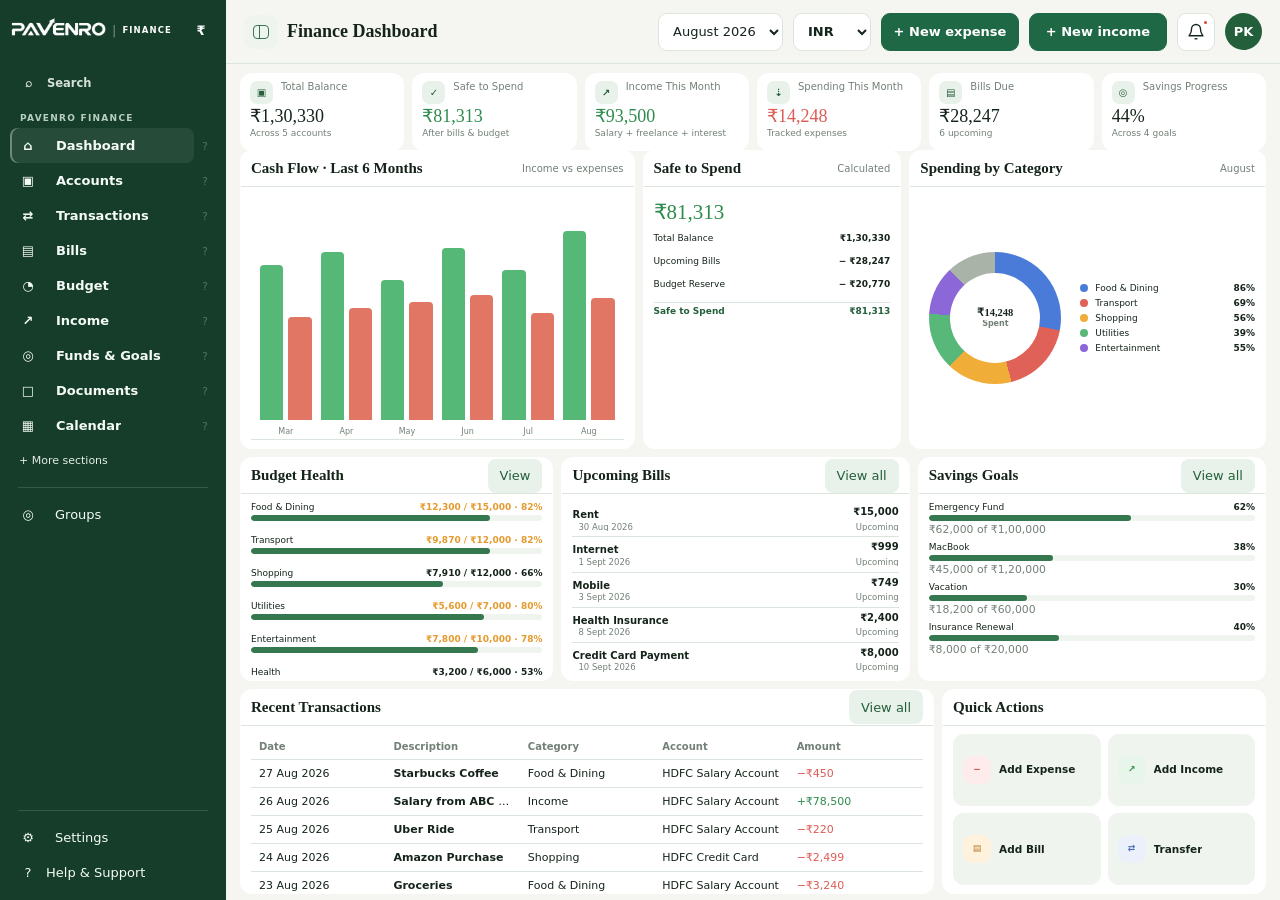
==== finance-demo/index.html @ 6af1be62 "Publish final Finance account and forms override r3j" ====
<!doctype html><html><head><meta charset="utf-8"><meta name="viewport" content="width=device-width,initial-scale=1"><title>PAVENRO Finance</title><style>html,body{margin:0;height:100%;background:#f5f6f1;font-family:Inter,system-ui;color:#17301f}.load{height:100%;display:grid;place-items:center}.box{text-align:center}.spinner{width:42px;height:42px;border:4px solid #dce8df;border-top-color:#28623f;border-radius:50%;margin:0 auto 16px;animation:s .8s linear infinite}@keyframes s{to{transform:rotate(360deg)}}</style></head><body><div class="load"><div class="box"><div class="spinner"></div><b>Loading PAVENRO Finance...</b><div style="margin-top:7px;color:#6d7a70;font-size:13px">Final audited finance workspace</div></div></div><script>(async()=>{try{const ps=[];for(let i=0;i<10;i++)ps.push(fetch(`data/${i}.txt?v=finance-v4`).then(r=>{if(!r.ok)throw Error('payload '+i);return r.text()}));const x=(await Promise.all(ps)).join('').trim();const b=Uint8Array.from(atob(x),c=>c.charCodeAt(0));const ds=new DecompressionStream('gzip');const html=await new Response(new Blob([b]).stream().pipeThrough(ds)).text();const patched=html.replace('</body>','<script src="patch-loader.js?v=finance-final-r3j-20260828"><\/script></body>');document.open();document.write(patched);document.close()}catch(e){document.body.innerHTML='<div style="padding:40px;font:16px system-ui"><h2>PAVENRO Finance could not load.</h2><p>Reload after GitHub Pages finishes publishing.</p><pre>'+e+'</pre></div>'}})();</script></body></html>
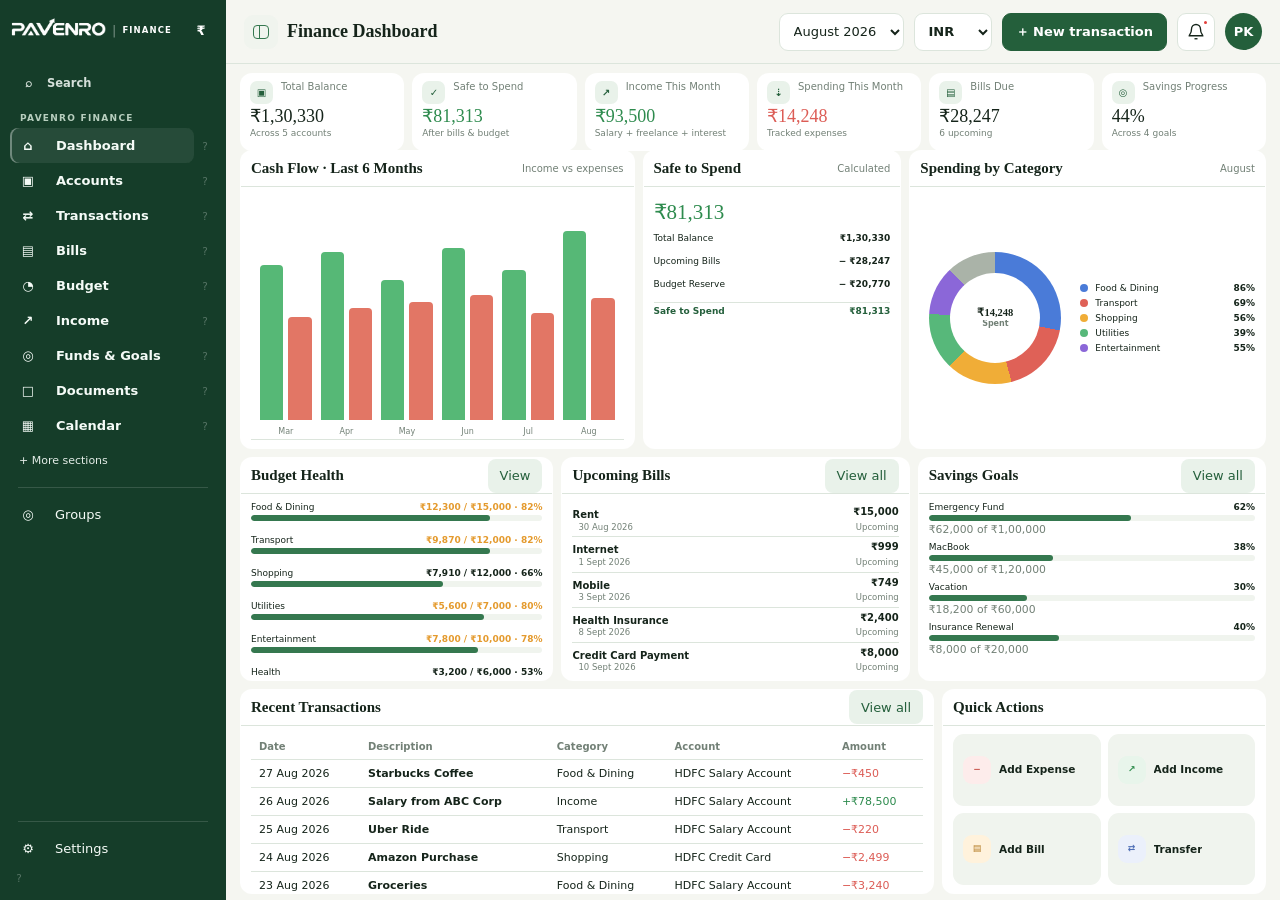
==== commit b7c96c02: "Publish r3c category and icon correction" ====
--- a/finance-demo/index.html
+++ b/finance-demo/index.html
@@ -1 +1 @@
-<!doctype html><html><head><meta charset="utf-8"><meta name="viewport" content="width=device-width,initial-scale=1"><title>PAVENRO Finance</title><style>html,body{margin:0;height:100%;background:#f5f6f1;font-family:Inter,system-ui;color:#17301f}.load{height:100%;display:grid;place-items:center}.box{text-align:center}.spinner{width:42px;height:42px;border:4px solid #dce8df;border-top-color:#28623f;border-radius:50%;margin:0 auto 16px;animation:s .8s linear infinite}@keyframes s{to{transform:rotate(360deg)}}</style></head><body><div class="load"><div class="box"><div class="spinner"></div><b>Loading PAVENRO Finance...</b><div style="margin-top:7px;color:#6d7a70;font-size:13px">Final audited finance workspace</div></div></div><script>(async()=>{try{const ps=[];for(let i=0;i<10;i++)ps.push(fetch(`data/${i}.txt?v=finance-v4`).then(r=>{if(!r.ok)throw Error('payload '+i);return r.text()}));const x=(await Promise.all(ps)).join('').trim();const b=Uint8Array.from(atob(x),c=>c.charCodeAt(0));const ds=new DecompressionStream('gzip');const html=await new Response(new Blob([b]).stream().pipeThrough(ds)).text();const patched=html.replace('</body>','<script src="patch-loader.js?v=finance-final-r3j-20260828"><\/script></body>');document.open();document.write(patched);document.close()}catch(e){document.body.innerHTML='<div style="padding:40px;font:16px system-ui"><h2>PAVENRO Finance could not load.</h2><p>Reload after GitHub Pages finishes publishing.</p><pre>'+e+'</pre></div>'}})();</script></body></html>
+<!doctype html><html><head><meta charset="utf-8"><meta name="viewport" content="width=device-width,initial-scale=1"><title>PAVENRO Finance</title><style>html,body{margin:0;height:100%;background:#f5f6f1;font-family:Inter,system-ui;color:#17301f}.load{height:100%;display:grid;place-items:center}.box{text-align:center}.spinner{width:42px;height:42px;border:4px solid #dce8df;border-top-color:#28623f;border-radius:50%;margin:0 auto 16px;animation:s .8s linear infinite}@keyframes s{to{transform:rotate(360deg)}}</style></head><body><div class="load"><div class="box"><div class="spinner"></div><b>Loading PAVENRO Finance...</b><div style="margin-top:7px;color:#6d7a70;font-size:13px">Final audited finance workspace</div></div></div><script>(async()=>{try{const ps=[];for(let i=0;i<10;i++)ps.push(fetch(`data/${i}.txt?v=finance-v4`).then(r=>{if(!r.ok)throw Error('payload '+i);return r.text()}));const x=(await Promise.all(ps)).join('').trim();const b=Uint8Array.from(atob(x),c=>c.charCodeAt(0));const ds=new DecompressionStream('gzip');const html=await new Response(new Blob([b]).stream().pipeThrough(ds)).text();const patched=html.replace('</body>','<script src="patch-loader.js?v=finance-search-hard-r3c-categories-icons-r1-20260828"><\/script></body>');document.open();document.write(patched);document.close()}catch(e){document.body.innerHTML='<div style="padding:40px;font:16px system-ui"><h2>PAVENRO Finance could not load.</h2><p>Reload after GitHub Pages finishes publishing.</p><pre>'+e+'</pre></div>'}})();</script></body></html>
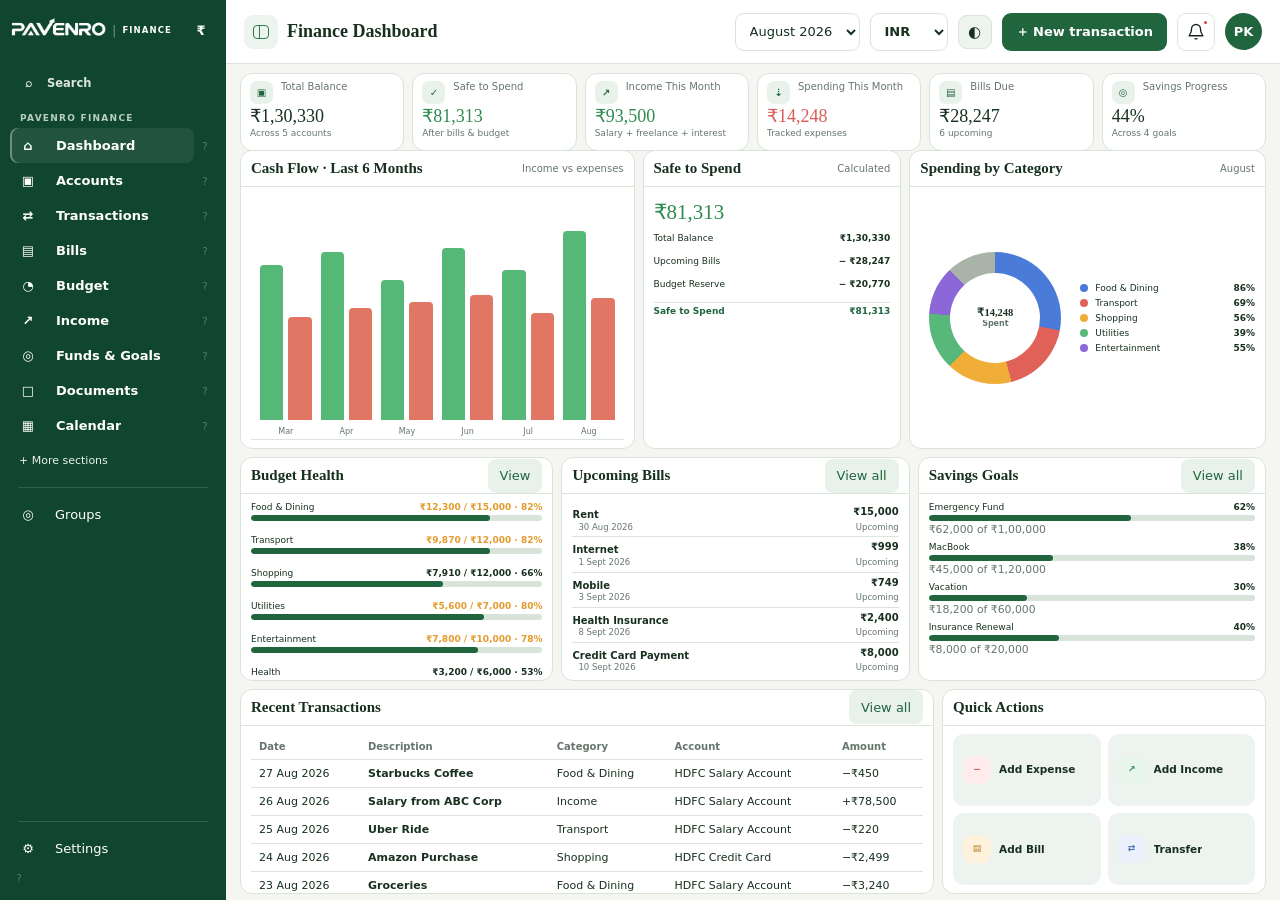
==== commit 52570a9d: "Publish Finance theme studio bootstrap" ====
--- a/finance-demo/index.html
+++ b/finance-demo/index.html
@@ -1 +1 @@
-<!doctype html><html><head><meta charset="utf-8"><meta name="viewport" content="width=device-width,initial-scale=1"><title>PAVENRO Finance</title><style>html,body{margin:0;height:100%;background:#f5f6f1;font-family:Inter,system-ui;color:#17301f}.load{height:100%;display:grid;place-items:center}.box{text-align:center}.spinner{width:42px;height:42px;border:4px solid #dce8df;border-top-color:#28623f;border-radius:50%;margin:0 auto 16px;animation:s .8s linear infinite}@keyframes s{to{transform:rotate(360deg)}}</style></head><body><div class="load"><div class="box"><div class="spinner"></div><b>Loading PAVENRO Finance...</b><div style="margin-top:7px;color:#6d7a70;font-size:13px">Final audited finance workspace</div></div></div><script>(async()=>{try{const ps=[];for(let i=0;i<10;i++)ps.push(fetch(`data/${i}.txt?v=finance-v4`).then(r=>{if(!r.ok)throw Error('payload '+i);return r.text()}));const x=(await Promise.all(ps)).join('').trim();const b=Uint8Array.from(atob(x),c=>c.charCodeAt(0));const ds=new DecompressionStream('gzip');const html=await new Response(new Blob([b]).stream().pipeThrough(ds)).text();const patched=html.replace('</body>','<script src="patch-loader.js?v=finance-search-hard-r3c-categories-icons-r1-20260828"><\/script></body>');document.open();document.write(patched);document.close()}catch(e){document.body.innerHTML='<div style="padding:40px;font:16px system-ui"><h2>PAVENRO Finance could not load.</h2><p>Reload after GitHub Pages finishes publishing.</p><pre>'+e+'</pre></div>'}})();</script></body></html>
+<!doctype html><html><head><meta charset="utf-8"><meta name="viewport" content="width=device-width,initial-scale=1"><title>PAVENRO Finance</title><style>html,body{margin:0;height:100%;background:#f5f6f1;font-family:Inter,system-ui;color:#17301f}.load{height:100%;display:grid;place-items:center}.box{text-align:center}.spinner{width:42px;height:42px;border:4px solid #dce8df;border-top-color:#28623f;border-radius:50%;margin:0 auto 16px;animation:s .8s linear infinite}@keyframes s{to{transform:rotate(360deg)}}</style></head><body><div class="load"><div class="box"><div class="spinner"></div><b>Loading PAVENRO Finance...</b><div style="margin-top:7px;color:#6d7a70;font-size:13px">Final audited finance workspace</div></div></div><script>(async()=>{try{const ps=[];for(let i=0;i<10;i++)ps.push(fetch(`data/${i}.txt?v=finance-v4`).then(r=>{if(!r.ok)throw Error('payload '+i);return r.text()}));const x=(await Promise.all(ps)).join('').trim();const b=Uint8Array.from(atob(x),c=>c.charCodeAt(0));const ds=new DecompressionStream('gzip');const html=await new Response(new Blob([b]).stream().pipeThrough(ds)).text();const patched=html.replace('</body>','<script src="patch-loader.js?v=finance-theme-studio-r1-20260828"><\/script></body>');document.open();document.write(patched);document.close()}catch(e){document.body.innerHTML='<div style="padding:40px;font:16px system-ui"><h2>PAVENRO Finance could not load.</h2><p>Reload after GitHub Pages finishes publishing.</p><pre>'+e+'</pre></div>'}})();</script></body></html>
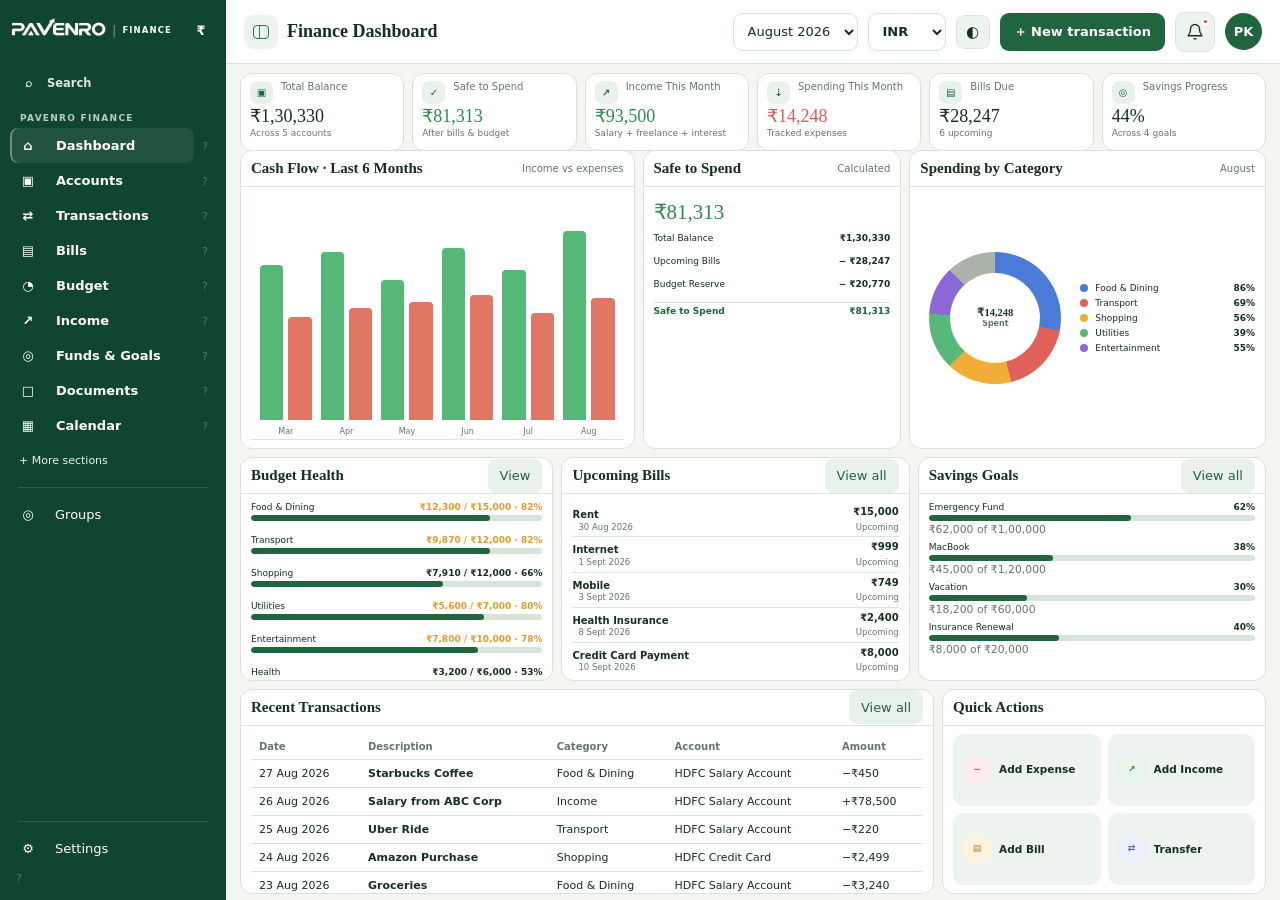
==== commit 80315fb2: "Publish Finance bell contrast bootstrap" ====
--- a/finance-demo/index.html
+++ b/finance-demo/index.html
@@ -1 +1 @@
-<!doctype html><html><head><meta charset="utf-8"><meta name="viewport" content="width=device-width,initial-scale=1"><title>PAVENRO Finance</title><style>html,body{margin:0;height:100%;background:#f5f6f1;font-family:Inter,system-ui;color:#17301f}.load{height:100%;display:grid;place-items:center}.box{text-align:center}.spinner{width:42px;height:42px;border:4px solid #dce8df;border-top-color:#28623f;border-radius:50%;margin:0 auto 16px;animation:s .8s linear infinite}@keyframes s{to{transform:rotate(360deg)}}</style></head><body><div class="load"><div class="box"><div class="spinner"></div><b>Loading PAVENRO Finance...</b><div style="margin-top:7px;color:#6d7a70;font-size:13px">Final audited finance workspace</div></div></div><script>(async()=>{try{const ps=[];for(let i=0;i<10;i++)ps.push(fetch(`data/${i}.txt?v=finance-v4`).then(r=>{if(!r.ok)throw Error('payload '+i);return r.text()}));const x=(await Promise.all(ps)).join('').trim();const b=Uint8Array.from(atob(x),c=>c.charCodeAt(0));const ds=new DecompressionStream('gzip');const html=await new Response(new Blob([b]).stream().pipeThrough(ds)).text();const patched=html.replace('</body>','<script src="patch-loader.js?v=finance-theme-studio-r1-20260828"><\/script></body>');document.open();document.write(patched);document.close()}catch(e){document.body.innerHTML='<div style="padding:40px;font:16px system-ui"><h2>PAVENRO Finance could not load.</h2><p>Reload after GitHub Pages finishes publishing.</p><pre>'+e+'</pre></div>'}})();</script></body></html>+<!doctype html><html><head><meta charset="utf-8"><meta name="viewport" content="width=device-width,initial-scale=1"><title>PAVENRO Finance</title><style>html,body{margin:0;height:100%;background:#f5f6f1;font-family:Inter,system-ui;color:#17301f}.load{height:100%;display:grid;place-items:center}.box{text-align:center}.spinner{width:42px;height:42px;border:4px solid #dce8df;border-top-color:#28623f;border-radius:50%;margin:0 auto 16px;animation:s .8s linear infinite}@keyframes s{to{transform:rotate(360deg)}}</style></head><body><div class="load"><div class="box"><div class="spinner"></div><b>Loading PAVENRO Finance...</b><div style="margin-top:7px;color:#6d7a70;font-size:13px">Final audited finance workspace</div></div></div><script>(async()=>{try{const ps=[];for(let i=0;i<10;i++)ps.push(fetch(`data/${i}.txt?v=finance-v4`).then(r=>{if(!r.ok)throw Error('payload '+i);return r.text()}));const x=(await Promise.all(ps)).join('').trim();const b=Uint8Array.from(atob(x),c=>c.charCodeAt(0));const ds=new DecompressionStream('gzip');const html=await new Response(new Blob([b]).stream().pipeThrough(ds)).text();const patched=html.replace('</body>','<script src="patch-loader.js?v=finance-bell-contrast-r1-20260828"><\/script></body>');document.open();document.write(patched);document.close()}catch(e){document.body.innerHTML='<div style="padding:40px;font:16px system-ui"><h2>PAVENRO Finance could not load.</h2><p>Reload after GitHub Pages finishes publishing.</p><pre>'+e+'</pre></div>'}})();</script></body></html>
